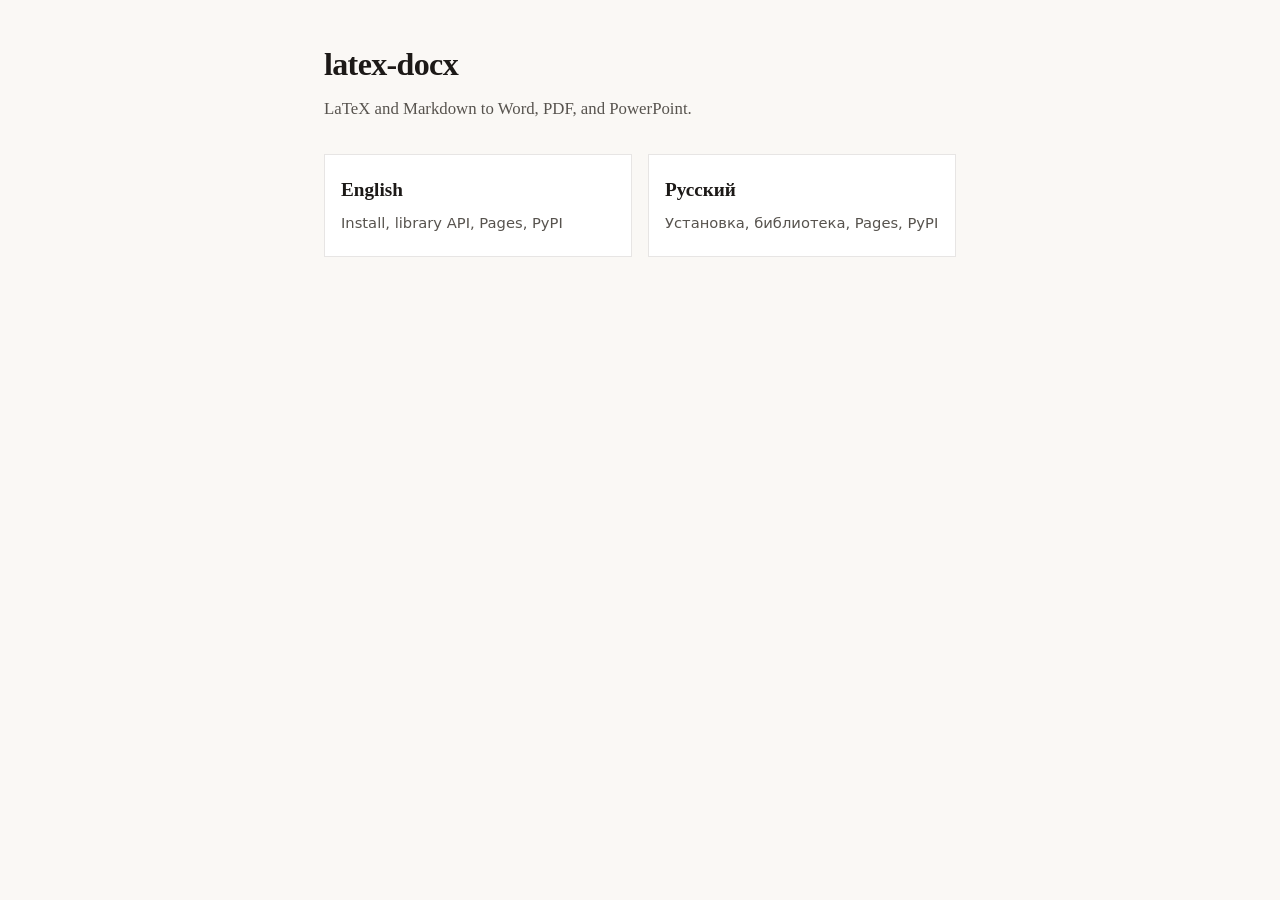
==== docs/index.html @ 838590a0 "дока" ====
<!DOCTYPE html>
<html lang="en">
<head>
  <meta charset="utf-8">
  <meta name="viewport" content="width=device-width, initial-scale=1">
  <title>latex-docx</title>
  <link rel="stylesheet" href="assets/style.css">
</head>
<body>
  <h1>latex-docx</h1>
  <p class="lede">LaTeX and Markdown to Word, PDF, and PowerPoint.</p>
  <div class="cards">
    <a href="en/"><strong>English</strong><span>Install, library API, Pages, PyPI</span></a>
    <a href="ru/"><strong>Русский</strong><span>Установка, библиотека, Pages, PyPI</span></a>
  </div>
</body>
</html>
---- docs/assets/style.css ----
:root {
  color-scheme: light;
  --ink: #1c1917;
  --muted: #57534e;
  --line: #e7e5e4;
  --paper: #faf8f5;
  --code: #f3eee6;
  --link: #9a3412;
}

* { box-sizing: border-box; }

body {
  margin: 0 auto;
  max-width: 42rem;
  padding: 2.5rem 1.25rem 4rem;
  color: var(--ink);
  background: var(--paper);
  font-family: Palatino, "Iowan Old Style", "Palatino Linotype", Georgia, serif;
  font-size: 1.05rem;
  line-height: 1.55;
}

nav, footer {
  font-family: ui-sans-serif, system-ui, sans-serif;
  font-size: 0.92rem;
}

nav {
  display: flex;
  gap: 1rem;
  margin-bottom: 2rem;
  padding-bottom: 0.75rem;
  border-bottom: 1px solid var(--line);
}

nav a, p a, li a { color: var(--link); }

h1 {
  font-size: 2rem;
  font-weight: 600;
  letter-spacing: -0.02em;
  margin: 0 0 0.4rem;
}

h2 {
  font-size: 1.25rem;
  margin-top: 2rem;
}

.lede { color: var(--muted); margin-top: 0; }

pre {
  background: var(--code);
  padding: 0.85rem 1rem;
  overflow: auto;
  font-size: 0.86rem;
  line-height: 1.45;
}

code, pre {
  font-family: ui-monospace, SFMono-Regular, Menlo, Consolas, monospace;
}

.cards {
  display: grid;
  grid-template-columns: 1fr 1fr;
  gap: 1rem;
  margin-top: 2rem;
}

.cards a {
  display: block;
  padding: 1.25rem 1rem;
  border: 1px solid var(--line);
  text-decoration: none;
  color: var(--ink);
  background: white;
}

.cards a strong { display: block; font-size: 1.2rem; margin-bottom: 0.35rem; }
.cards a span { color: var(--muted); font-family: ui-sans-serif, system-ui, sans-serif; font-size: 0.92rem; }

footer { margin-top: 3rem; color: var(--muted); }
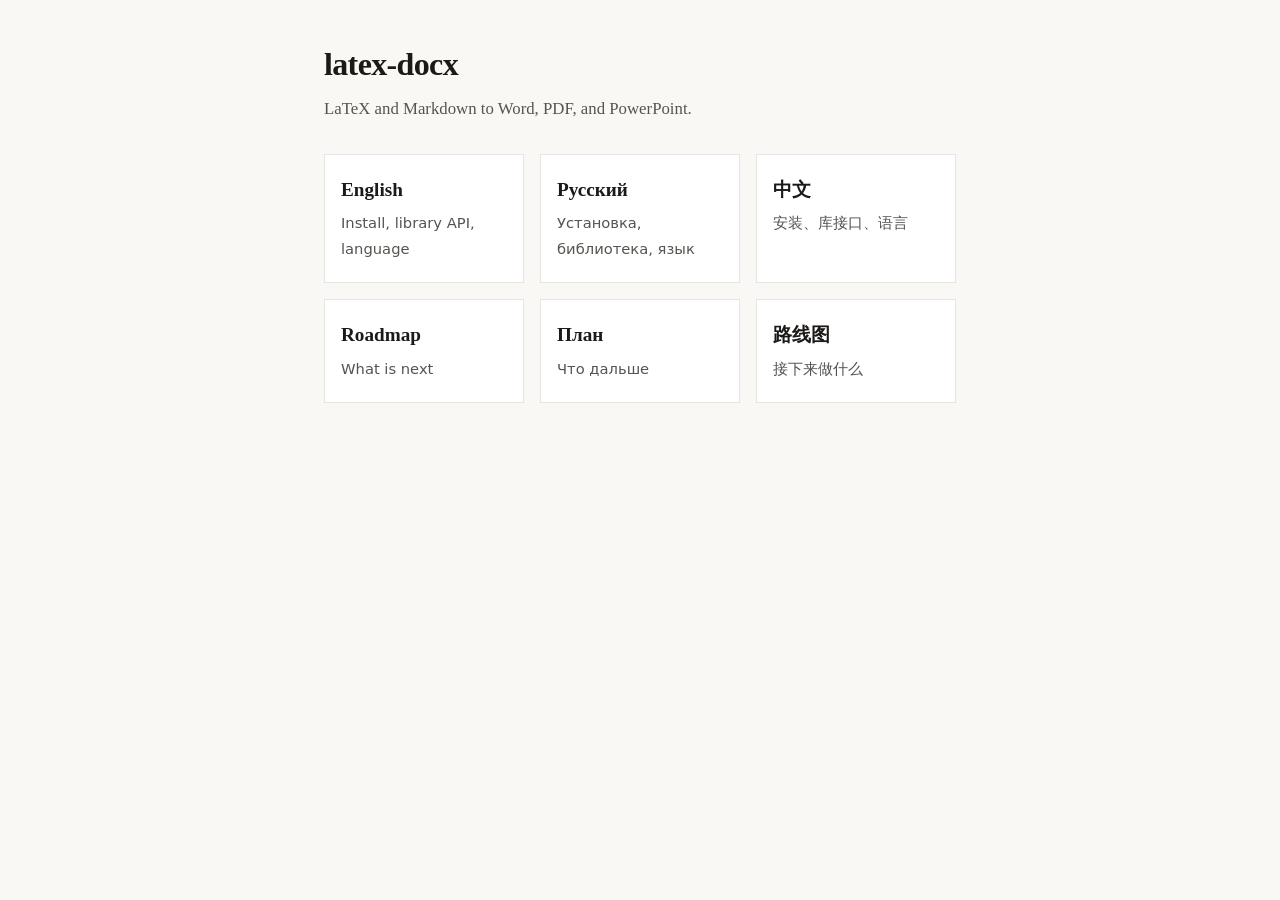
==== commit 998bf1ec: "0.2.0" ====
--- a/docs/index.html
+++ b/docs/index.html
@@ -10,8 +10,12 @@
   <h1>latex-docx</h1>
   <p class="lede">LaTeX and Markdown to Word, PDF, and PowerPoint.</p>
   <div class="cards">
-    <a href="en/"><strong>English</strong><span>Install, library API, Pages, PyPI</span></a>
-    <a href="ru/"><strong>Русский</strong><span>Установка, библиотека, Pages, PyPI</span></a>
+    <a href="en/"><strong>English</strong><span>Install, library API, language</span></a>
+    <a href="ru/"><strong>Русский</strong><span>Установка, библиотека, язык</span></a>
+    <a href="zh/"><strong>中文</strong><span>安装、库接口、语言</span></a>
+    <a href="en/roadmap.html"><strong>Roadmap</strong><span>What is next</span></a>
+    <a href="ru/roadmap.html"><strong>План</strong><span>Что дальше</span></a>
+    <a href="zh/roadmap.html"><strong>路线图</strong><span>接下来做什么</span></a>
   </div>
 </body>
 </html>
--- a/docs/assets/style.css
+++ b/docs/assets/style.css
@@ -64,7 +64,7 @@
 
 .cards {
   display: grid;
-  grid-template-columns: 1fr 1fr;
+  grid-template-columns: repeat(auto-fit, minmax(11rem, 1fr));
   gap: 1rem;
   margin-top: 2rem;
 }
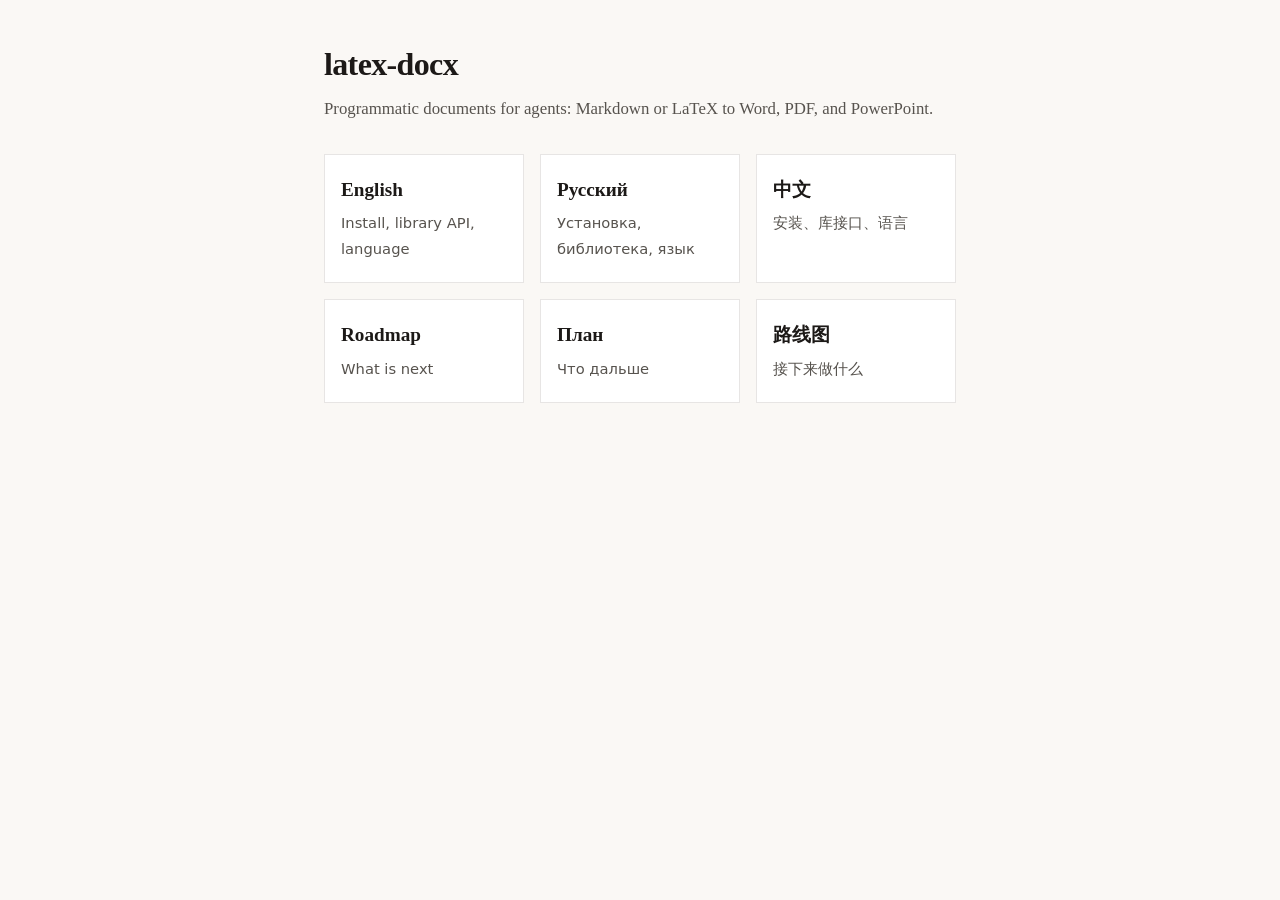
==== commit 9f2ca6ac: "improve" ====
--- a/docs/index.html
+++ b/docs/index.html
@@ -8,7 +8,7 @@
 </head>
 <body>
   <h1>latex-docx</h1>
-  <p class="lede">LaTeX and Markdown to Word, PDF, and PowerPoint.</p>
+  <p class="lede">Programmatic documents for agents: Markdown or LaTeX to Word, PDF, and PowerPoint.</p>
   <div class="cards">
     <a href="en/"><strong>English</strong><span>Install, library API, language</span></a>
     <a href="ru/"><strong>Русский</strong><span>Установка, библиотека, язык</span></a>
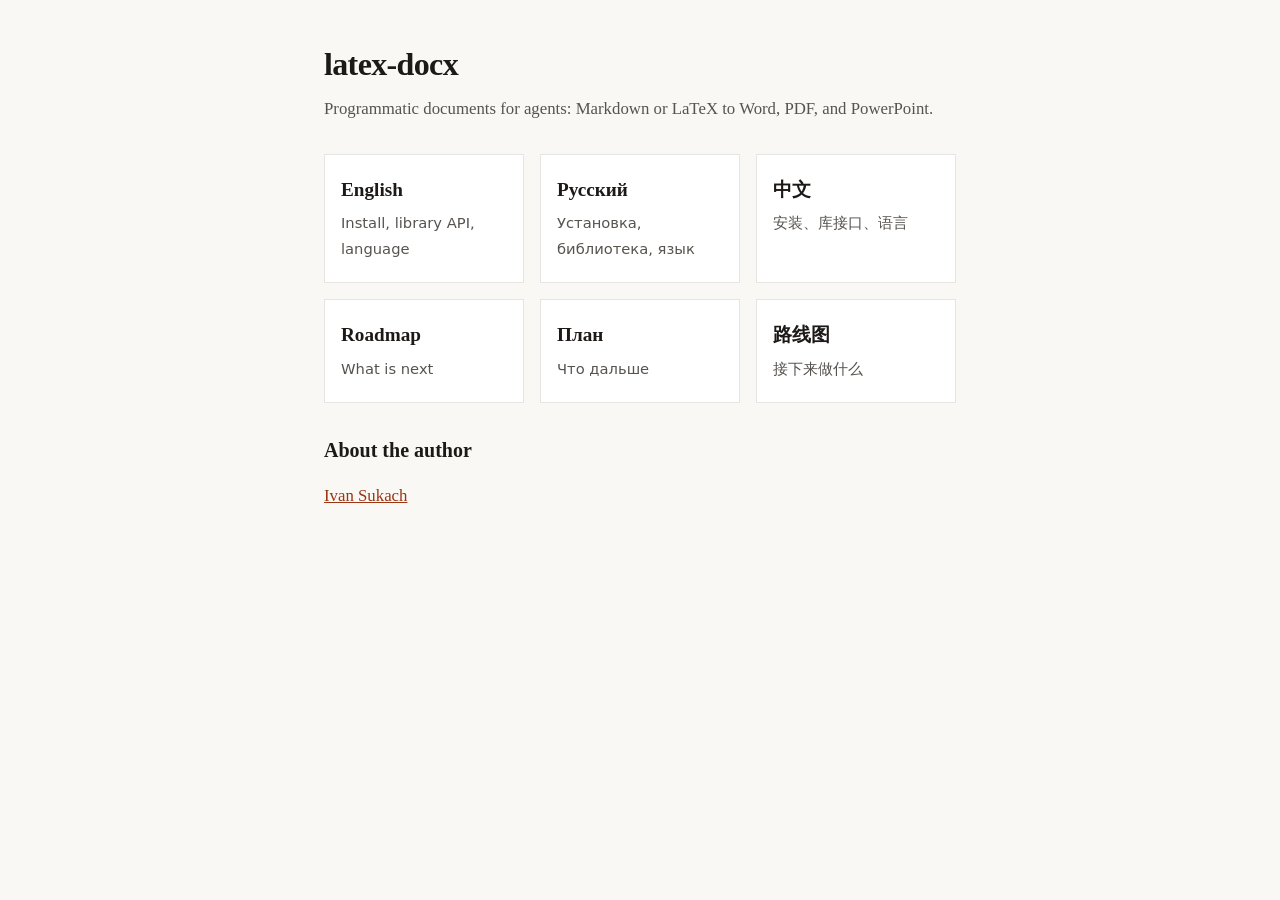
==== commit aa9fd4b5: "правка ридми" ====
--- a/docs/index.html
+++ b/docs/index.html
@@ -17,5 +17,7 @@
     <a href="ru/roadmap.html"><strong>План</strong><span>Что дальше</span></a>
     <a href="zh/roadmap.html"><strong>路线图</strong><span>接下来做什么</span></a>
   </div>
+  <h2>About the author</h2>
+  <p><a href="https://ibiozet.ru/en">Ivan Sukach</a></p>
 </body>
 </html>
